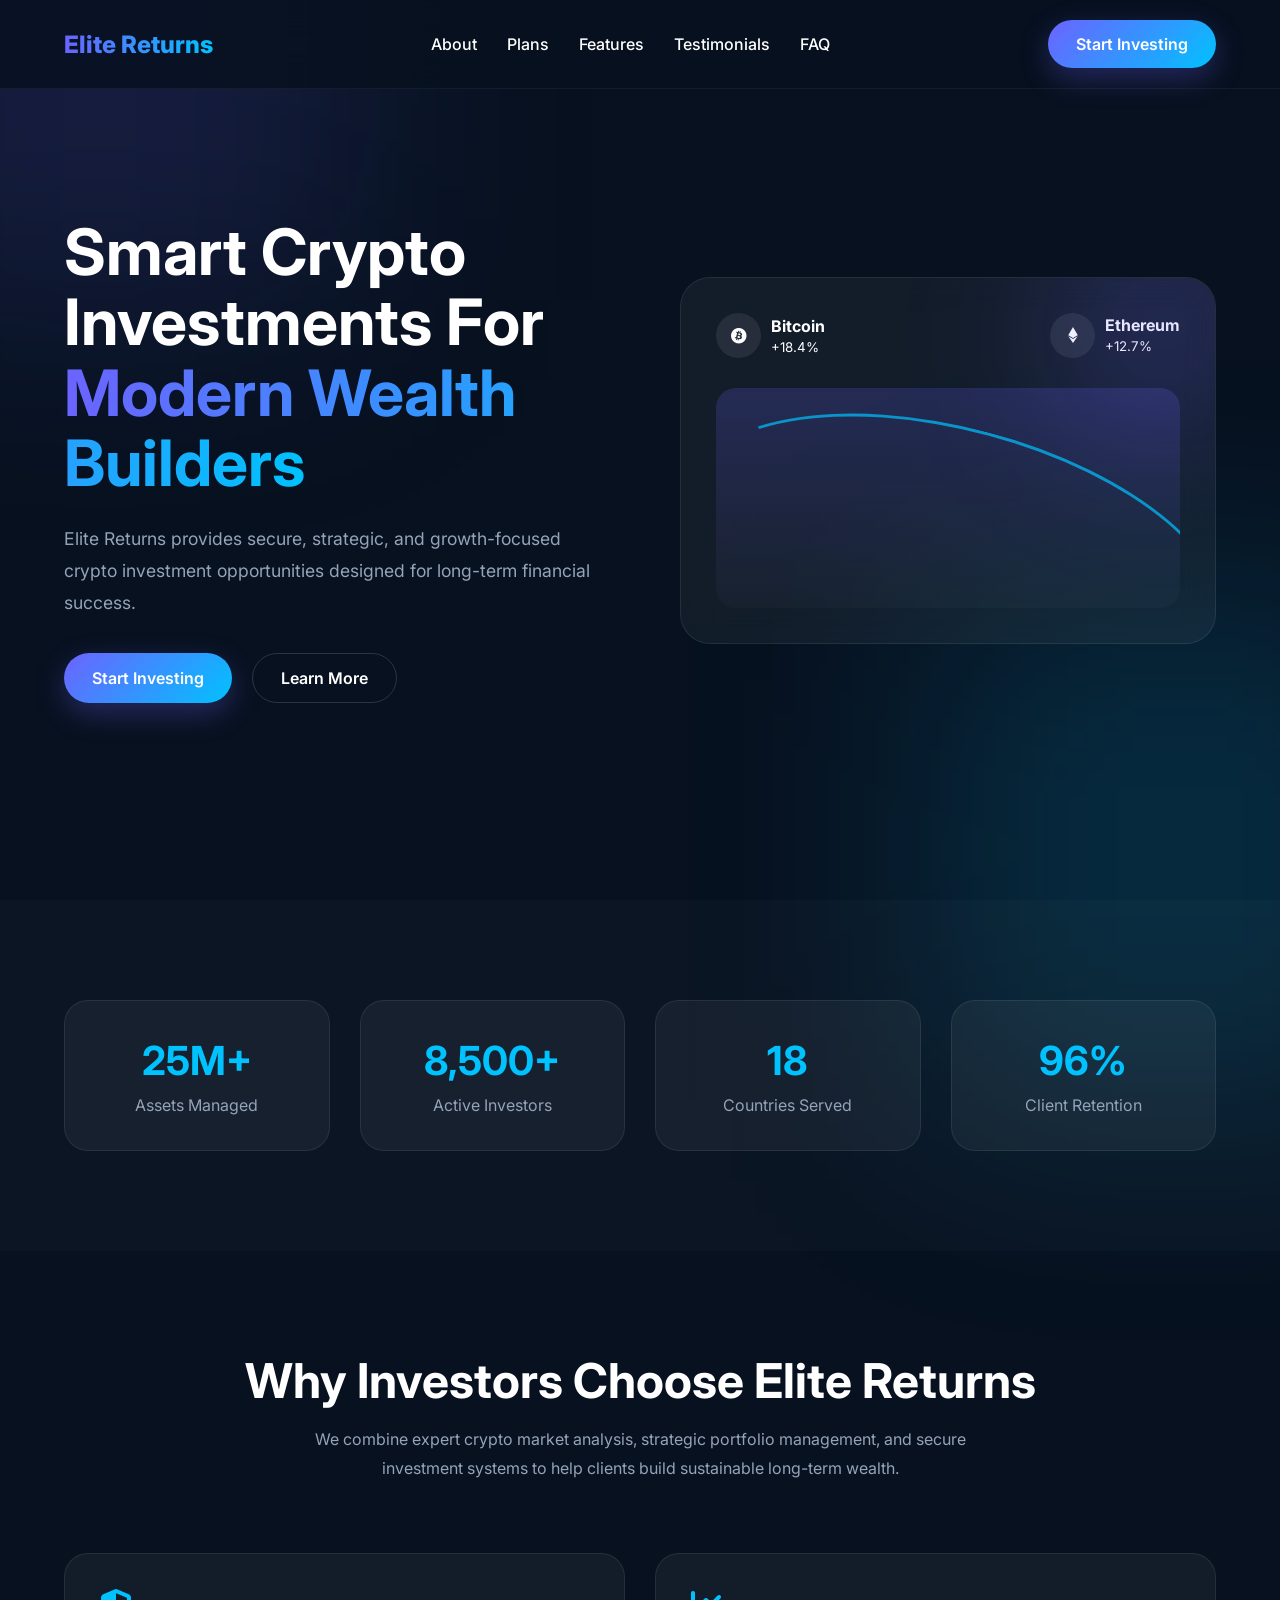
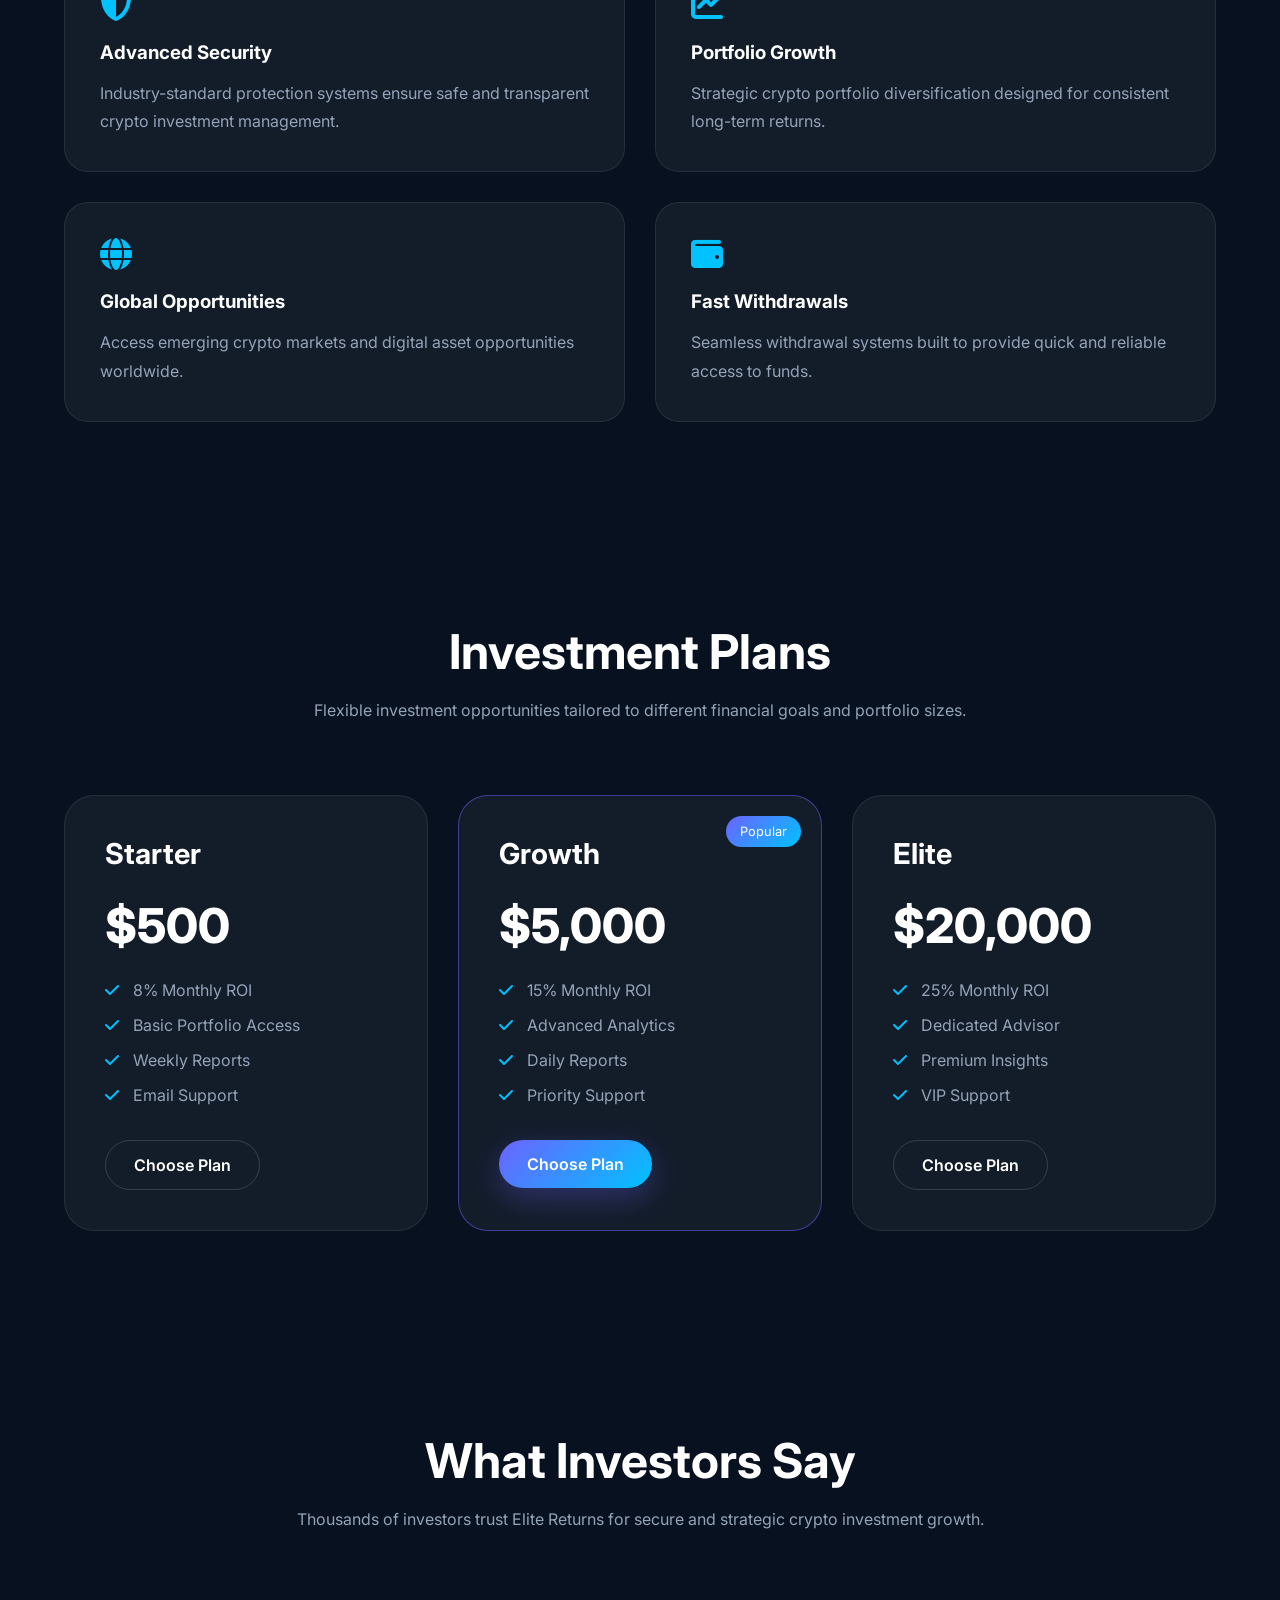
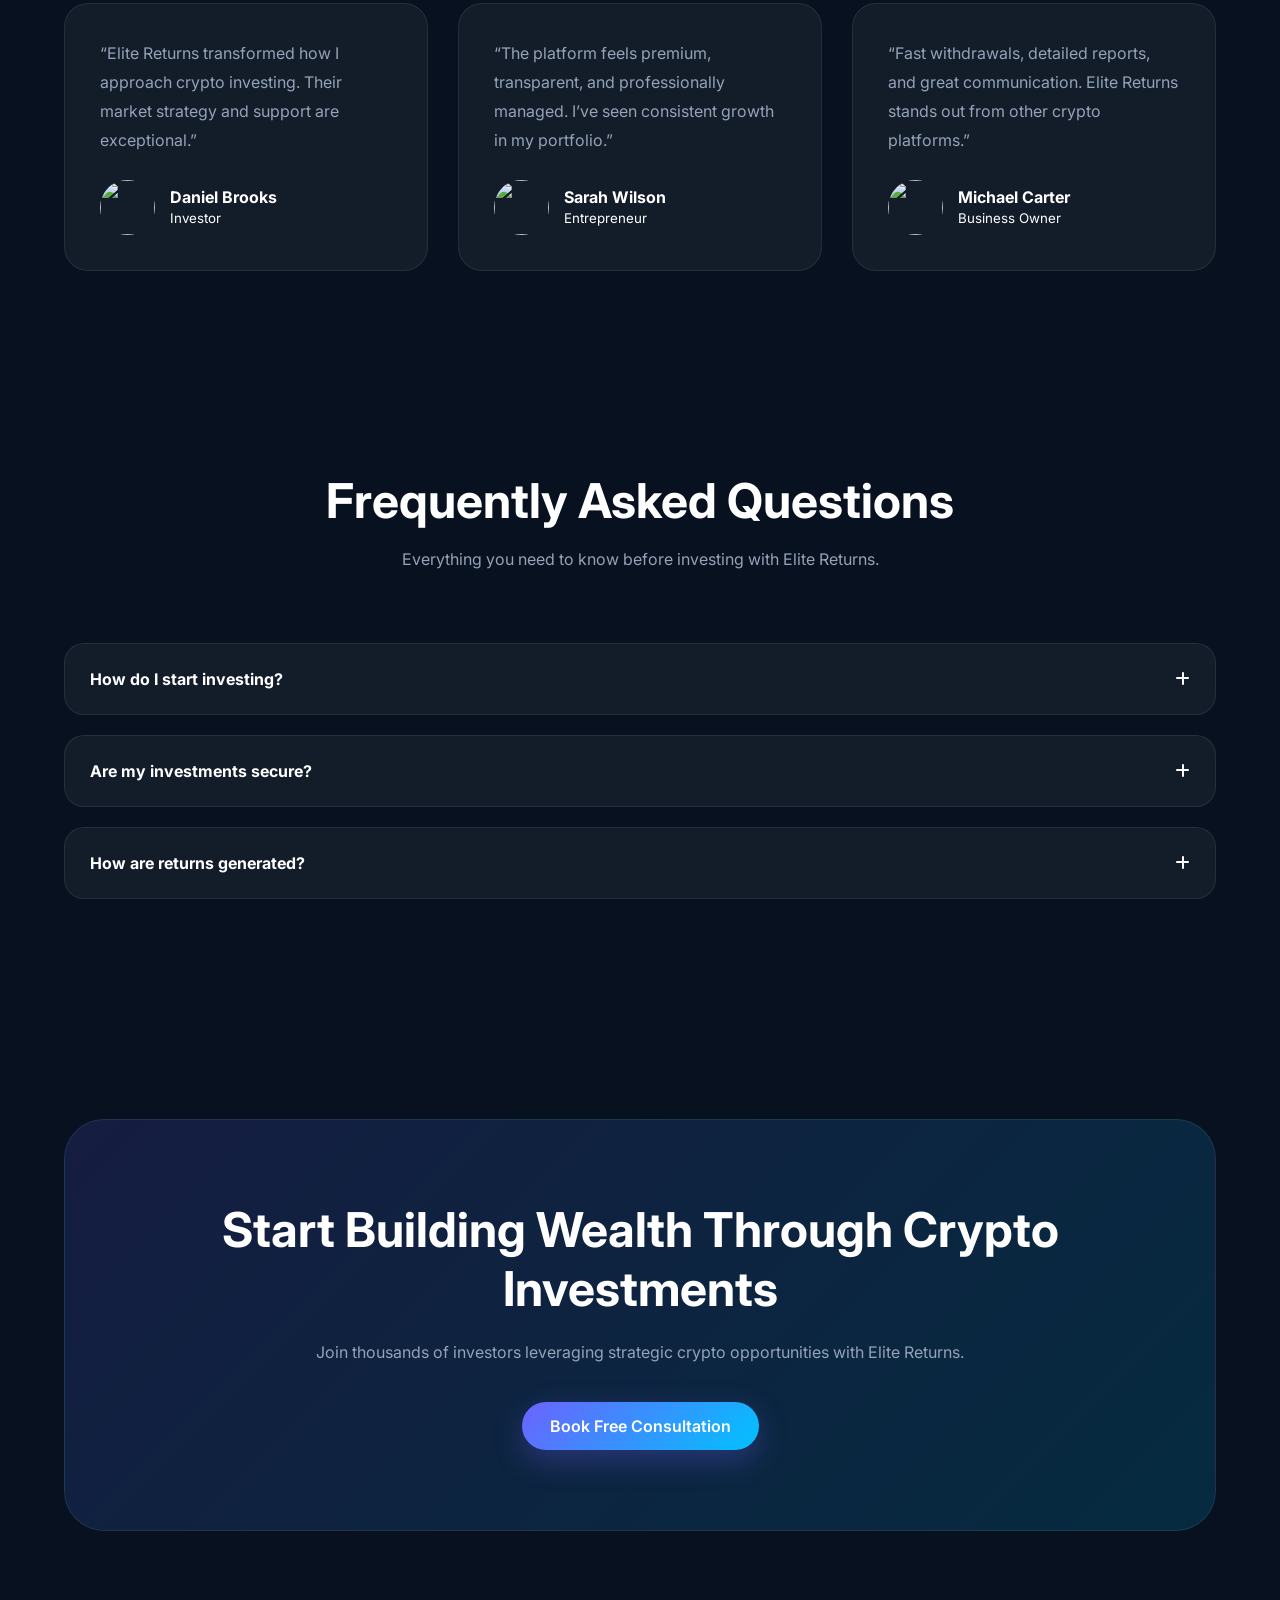
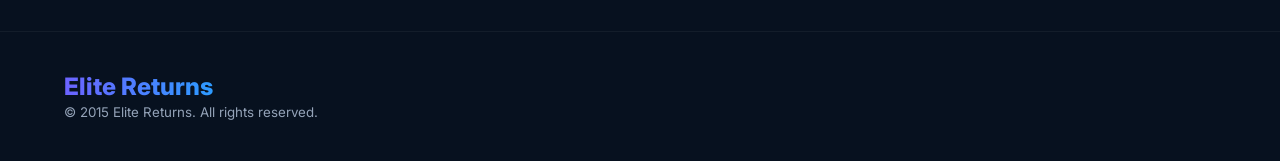
==== index.html @ 46dcc52d "first commit" ====
<!DOCTYPE html>
<html lang="en">
<head>
<meta charset="UTF-8" />
<meta name="viewport" content="width=device-width, initial-scale=1.0" />
<title>Elite Returns | Crypto Investment Platform</title>

<!-- GOOGLE FONTS -->
<link href="https://fonts.googleapis.com/css2?family=Inter:wght@300;400;500;600;700;800&display=swap" rel="stylesheet">

<!-- FONT AWESOME -->
<link rel="stylesheet" href="https://cdnjs.cloudflare.com/ajax/libs/font-awesome/6.5.1/css/all.min.css">

<!-- AOS ANIMATION -->
<link rel="stylesheet" href="https://unpkg.com/aos@2.3.1/dist/aos.css" />

<link rel="stylesheet" href="assets/elites.css" />


</head>
<body>

<!-- HEADER -->
<header>
  <div class="container navbar">
    <div class="logo">Elite Returns</div>

    <nav class="nav-links">
      <a href="#about">About</a>
      <a href="#plans">Plans</a>
      <a href="#features">Features</a>
      <a href="#testimonials">Testimonials</a>
      <a href="#faq">FAQ</a>
    </nav>

    <a href="#cta" class="btn btn-primary">Start Investing</a>
  </div>
</header>

<!-- HERO -->
<section class="hero">
  <div class="container hero-content">

    <div class="hero-text" data-aos="fade-right">
      <h1>
        Smart Crypto Investments For
        <span class="gradient-text">Modern Wealth Builders</span>
      </h1>

      <p>
        Elite Returns provides secure, strategic, and growth-focused crypto investment opportunities designed for long-term financial success.
      </p>

      <div class="hero-buttons">
        <a href="#plans" class="btn btn-primary">Start Investing</a>
        <a href="#about" class="btn btn-outline">Learn More</a>
      </div>
    </div>

    <div class="hero-card" data-aos="fade-left">

      <div class="dashboard-top">

        <div class="coin">
          <i class="fab fa-bitcoin"></i>
          <div>
            <h4>Bitcoin</h4>
            <small>+18.4%</small>
          </div>
        </div>

        <div class="coin">
          <i class="fab fa-ethereum"></i>
          <div>
            <h4>Ethereum</h4>
            <small>+12.7%</small>
          </div>
        </div>

      </div>

      <div class="chart">
        <div class="chart-line"></div>
      </div>

    </div>

  </div>
</section>

<!-- STATS -->
<section class="stats">
  <div class="container stats-grid">

    <div class="stat-box" data-aos="zoom-in">
      <h2>25M+</h2>
      <p>Assets Managed</p>
    </div>

    <div class="stat-box" data-aos="zoom-in" data-aos-delay="100">
      <h2>8,500+</h2>
      <p>Active Investors</p>
    </div>

    <div class="stat-box" data-aos="zoom-in" data-aos-delay="200">
      <h2>18</h2>
      <p>Countries Served</p>
    </div>

    <div class="stat-box" data-aos="zoom-in" data-aos-delay="300">
      <h2>96%</h2>
      <p>Client Retention</p>
    </div>

  </div>
</section>

<!-- ABOUT -->
<section id="about">
  <div class="container">

    <div class="section-title" data-aos="fade-up">
      <h2>Why Investors Choose Elite Returns</h2>
      <p>
        We combine expert crypto market analysis, strategic portfolio management, and secure investment systems to help clients build sustainable long-term wealth.
      </p>
    </div>

    <div class="features-grid">

      <div class="feature-card" data-aos="fade-up">
        <i class="fas fa-shield-halved"></i>
        <h3>Advanced Security</h3>
        <p>
          Industry-standard protection systems ensure safe and transparent crypto investment management.
        </p>
      </div>

      <div class="feature-card" data-aos="fade-up" data-aos-delay="100">
        <i class="fas fa-chart-line"></i>
        <h3>Portfolio Growth</h3>
        <p>
          Strategic crypto portfolio diversification designed for consistent long-term returns.
        </p>
      </div>

      <div class="feature-card" data-aos="fade-up" data-aos-delay="200">
        <i class="fas fa-globe"></i>
        <h3>Global Opportunities</h3>
        <p>
          Access emerging crypto markets and digital asset opportunities worldwide.
        </p>
      </div>

      <div class="feature-card" data-aos="fade-up" data-aos-delay="300">
        <i class="fas fa-wallet"></i>
        <h3>Fast Withdrawals</h3>
        <p>
          Seamless withdrawal systems built to provide quick and reliable access to funds.
        </p>
      </div>

    </div>

  </div>
</section>

<!-- PLANS -->
<section id="plans">
  <div class="container">

    <div class="section-title" data-aos="fade-up">
      <h2>Investment Plans</h2>
      <p>
        Flexible investment opportunities tailored to different financial goals and portfolio sizes.
      </p>
    </div>

    <div class="plans-grid">

      <div class="plan-card" data-aos="fade-up">
        <h3>Starter</h3>
        <div class="price">$500</div>

        <ul>
          <li><i class="fas fa-check"></i> 8% Monthly ROI</li>
          <li><i class="fas fa-check"></i> Basic Portfolio Access</li>
          <li><i class="fas fa-check"></i> Weekly Reports</li>
          <li><i class="fas fa-check"></i> Email Support</li>
        </ul>

        <a href="#cta" class="btn btn-outline">Choose Plan</a>
      </div>

      <div class="plan-card popular" data-aos="fade-up" data-aos-delay="100">

        <div class="badge">Popular</div>

        <h3>Growth</h3>
        <div class="price">$5,000</div>

        <ul>
          <li><i class="fas fa-check"></i> 15% Monthly ROI</li>
          <li><i class="fas fa-check"></i> Advanced Analytics</li>
          <li><i class="fas fa-check"></i> Daily Reports</li>
          <li><i class="fas fa-check"></i> Priority Support</li>
        </ul>

        <a href="#cta" class="btn btn-primary">Choose Plan</a>
      </div>

      <div class="plan-card" data-aos="fade-up" data-aos-delay="200">
        <h3>Elite</h3>
        <div class="price">$20,000</div>

        <ul>
          <li><i class="fas fa-check"></i> 25% Monthly ROI</li>
          <li><i class="fas fa-check"></i> Dedicated Advisor</li>
          <li><i class="fas fa-check"></i> Premium Insights</li>
          <li><i class="fas fa-check"></i> VIP Support</li>
        </ul>

        <a href="#cta" class="btn btn-outline">Choose Plan</a>
      </div>

    </div>

  </div>
</section>

<!-- TESTIMONIALS -->
<section id="testimonials">
  <div class="container">

    <div class="section-title" data-aos="fade-up">
      <h2>What Investors Say</h2>
      <p>
        Thousands of investors trust Elite Returns for secure and strategic crypto investment growth.
      </p>
    </div>

    <div class="testimonials-grid">

      <div class="testimonial-card" data-aos="fade-up">
        <p>
          “Elite Returns transformed how I approach crypto investing. Their market strategy and support are exceptional.”
        </p>

        <div class="user">
          <img src="https://randomuser.me/api/portraits/men/32.jpg" alt="">
          <div>
            <h4>Daniel Brooks</h4>
            <small>Investor</small>
          </div>
        </div>
      </div>

      <div class="testimonial-card" data-aos="fade-up" data-aos-delay="100">
        <p>
          “The platform feels premium, transparent, and professionally managed. I’ve seen consistent growth in my portfolio.”
        </p>

        <div class="user">
          <img src="https://randomuser.me/api/portraits/women/44.jpg" alt="">
          <div>
            <h4>Sarah Wilson</h4>
            <small>Entrepreneur</small>
          </div>
        </div>
      </div>

      <div class="testimonial-card" data-aos="fade-up" data-aos-delay="200">
        <p>
          “Fast withdrawals, detailed reports, and great communication. Elite Returns stands out from other crypto platforms.”
        </p>

        <div class="user">
          <img src="https://randomuser.me/api/portraits/men/55.jpg" alt="">
          <div>
            <h4>Michael Carter</h4>
            <small>Business Owner</small>
          </div>
        </div>
      </div>

    </div>

  </div>
</section>

<!-- FAQ -->
<section id="faq">
  <div class="container">

    <div class="section-title" data-aos="fade-up">
      <h2>Frequently Asked Questions</h2>
      <p>
        Everything you need to know before investing with Elite Returns.
      </p>
    </div>

    <div class="faq-item">
      <div class="faq-question">
        <h4>How do I start investing?</h4>
        <i class="fas fa-plus"></i>
      </div>

      <div class="faq-answer">
        <p>
          Simply choose an investment plan and contact our team to begin your onboarding process.
        </p>
      </div>
    </div>

    <div class="faq-item">
      <div class="faq-question">
        <h4>Are my investments secure?</h4>
        <i class="fas fa-plus"></i>
      </div>

      <div class="faq-answer">
        <p>
          We implement advanced security systems and strategic risk management protocols to protect investor assets.
        </p>
      </div>
    </div>

    <div class="faq-item">
      <div class="faq-question">
        <h4>How are returns generated?</h4>
        <i class="fas fa-plus"></i>
      </div>

      <div class="faq-answer">
        <p>
          Returns are generated through diversified crypto asset management and strategic market opportunities.
        </p>
      </div>
    </div>

  </div>
</section>

<!-- CTA -->
<section class="cta" id="cta">
  <div class="container">

    <div class="cta-box" data-aos="zoom-in">
      <h2>Start Building Wealth Through Crypto Investments</h2>

      <p>
        Join thousands of investors leveraging strategic crypto opportunities with Elite Returns.
      </p>

       <a href="https://wa.me/19452455582" target="_blank" class="btn btn-primary">
        Book Free Consultation
      </a>
    </div>

  </div>
</section>

<!-- FOOTER -->
<footer>
  <div class="container footer-content">

    <div>
      <h3 class="logo">Elite Returns</h3>
      <small style="color: var(--muted);">
        © 2015 Elite Returns. All rights reserved.
      </small>
    </div>

    

  </div>
</footer>

<!-- AOS SCRIPT -->
<script src="https://unpkg.com/aos@2.3.1/dist/aos.js"></script>
<script src="assets/elites.js"></script>


</body>
</html>
---- assets/elites.css ----
:root {
  --bg: #07111f;
  --bg-light: #0d1b2a;
  --primary: #6c63ff;
  --secondary: #00c2ff;
  --accent: #8b5cf6;
  --text: #ffffff;
  --muted: #94a3b8;
  --card: rgba(255,255,255,0.05);
  --border: rgba(255,255,255,0.08);
}

* {
  margin: 0;
  padding: 0;
  box-sizing: border-box;
}

html {
  scroll-behavior: smooth;
}

body {
  font-family: 'Inter', sans-serif;
  background: var(--bg);
  color: var(--text);
  overflow-x: hidden;
}

body::before {
  content: '';
  position: fixed;
  width: 500px;
  height: 500px;
  background: rgba(108,99,255,0.15);
  filter: blur(120px);
  top: -200px;
  left: -150px;
  z-index: -1;
}

body::after {
  content: '';
  position: fixed;
  width: 500px;
  height: 500px;
  background: rgba(0,194,255,0.15);
  filter: blur(120px);
  bottom: -200px;
  right: -150px;
  z-index: -1;
}

.container {
  width: 90%;
  max-width: 1200px;
  margin: auto;
}

section {
  padding: 100px 0;
}

/* HEADER */
header {
  position: fixed;
  width: 100%;
  top: 0;
  z-index: 999;
  backdrop-filter: blur(18px);
  background: rgba(7,17,31,0.8);
  border-bottom: 1px solid rgba(255,255,255,0.05);
}

.navbar {
  display: flex;
  justify-content: space-between;
  align-items: center;
  padding: 20px 0;
}

.logo {
  font-size: 1.5rem;
  font-weight: 800;
  background: linear-gradient(to right, #6c63ff, #00c2ff);
  -webkit-background-clip: text;
  -webkit-text-fill-color: transparent;
}

.nav-links {
  display: flex;
  gap: 30px;
}

.nav-links a {
  text-decoration: none;
  color: var(--text);
  transition: 0.3s;
  font-weight: 500;
}

.nav-links a:hover {
  color: var(--secondary);
}

.btn {
  padding: 14px 28px;
  border-radius: 50px;
  border: none;
  cursor: pointer;
  font-weight: 600;
  text-decoration: none;
  display: inline-flex;
  align-items: center;
  justify-content: center;
  transition: 0.3s;
}

.btn-primary {
  background: linear-gradient(135deg, var(--primary), var(--secondary));
  color: white;
  box-shadow: 0 10px 30px rgba(108,99,255,0.3);
}

.btn-primary:hover {
  transform: translateY(-4px);
}

.btn-outline {
  border: 1px solid rgba(255,255,255,0.15);
  color: white;
  background: transparent;
}

.btn-outline:hover {
  background: rgba(255,255,255,0.08);
}

/* HERO */
.hero {
  min-height: 100vh;
  display: flex;
  align-items: center;
  padding-top: 120px;
}

.hero-content {
  display: grid;
  grid-template-columns: repeat(2, 1fr);
  gap: 80px;
  align-items: center;
}

.hero-text h1 {
  font-size: 4rem;
  line-height: 1.1;
  margin-bottom: 25px;
}

.gradient-text {
  background: linear-gradient(to right, #6c63ff, #00c2ff);
  -webkit-background-clip: text;
  -webkit-text-fill-color: transparent;
}

.hero-text p {
  color: var(--muted);
  font-size: 1.1rem;
  line-height: 1.8;
  margin-bottom: 35px;
}

.hero-buttons {
  display: flex;
  gap: 20px;
  flex-wrap: wrap;
}

.hero-card {
  background: var(--card);
  border: 1px solid var(--border);
  backdrop-filter: blur(18px);
  border-radius: 30px;
  padding: 35px;
  position: relative;
  overflow: hidden;
}

.hero-card::before {
  content: '';
  position: absolute;
  width: 200px;
  height: 200px;
  background: rgba(108,99,255,0.3);
  border-radius: 50%;
  filter: blur(80px);
  top: -50px;
  right: -50px;
}

.dashboard-top {
  display: flex;
  justify-content: space-between;
  margin-bottom: 30px;
}

.coin {
  display: flex;
  align-items: center;
  gap: 10px;
}

.coin i {
  width: 45px;
  height: 45px;
  border-radius: 50%;
  display: flex;
  align-items: center;
  justify-content: center;
  background: rgba(255,255,255,0.08);
}

.chart {
  height: 220px;
  border-radius: 20px;
  background: linear-gradient(180deg, rgba(108,99,255,0.2), rgba(255,255,255,0.02));
  position: relative;
  overflow: hidden;
}

.chart-line {
  position: absolute;
  width: 120%;
  height: 120%;
  border-radius: 50%;
  border: 3px solid rgba(0,194,255,0.7);
  border-color: rgba(0,194,255,0.7) transparent transparent transparent;
  transform: rotate(15deg);
  top: 40px;
  left: -40px;
}

/* STATS */
.stats {
  background: rgba(255,255,255,0.02);
}

.stats-grid {
  display: grid;
  grid-template-columns: repeat(4, 1fr);
  gap: 30px;
}

.stat-box {
  background: var(--card);
  border: 1px solid var(--border);
  padding: 35px;
  border-radius: 24px;
  text-align: center;
}

.stat-box h2 {
  font-size: 2.5rem;
  margin-bottom: 10px;
  color: var(--secondary);
}

.stat-box p {
  color: var(--muted);
}

/* SECTION TITLE */
.section-title {
  text-align: center;
  margin-bottom: 70px;
}

.section-title h2 {
  font-size: 3rem;
  margin-bottom: 15px;
}

.section-title p {
  color: var(--muted);
  max-width: 700px;
  margin: auto;
  line-height: 1.8;
}

/* PLANS */
.plans-grid {
  display: grid;
  grid-template-columns: repeat(3, 1fr);
  gap: 30px;
}

.plan-card {
  background: var(--card);
  border: 1px solid var(--border);
  border-radius: 30px;
  padding: 40px;
  transition: 0.4s;
  position: relative;
  overflow: hidden;
}

.plan-card:hover {
  transform: translateY(-10px);
  border-color: rgba(0,194,255,0.4);
}

.plan-card h3 {
  font-size: 1.8rem;
  margin-bottom: 10px;
}

.plan-card .price {
  font-size: 3rem;
  font-weight: 800;
  margin: 25px 0;
}

.plan-card ul {
  list-style: none;
  margin-bottom: 35px;
}

.plan-card ul li {
  margin-bottom: 15px;
  color: var(--muted);
}

.plan-card ul li i {
  color: var(--secondary);
  margin-right: 10px;
}

.popular {
  border: 1px solid rgba(108,99,255,0.5);
  transform: scale(1.05);
}

.badge {
  position: absolute;
  top: 20px;
  right: 20px;
  background: linear-gradient(135deg, var(--primary), var(--secondary));
  padding: 8px 14px;
  border-radius: 50px;
  font-size: 0.8rem;
}

/* FEATURES */
.features-grid {
  display: grid;
  grid-template-columns: repeat(2, 1fr);
  gap: 30px;
}

.feature-card {
  background: var(--card);
  border: 1px solid var(--border);
  border-radius: 24px;
  padding: 35px;
  transition: 0.3s;
}

.feature-card:hover {
  transform: translateY(-8px);
}

.feature-card i {
  font-size: 2rem;
  margin-bottom: 20px;
  color: var(--secondary);
}

.feature-card h3 {
  margin-bottom: 15px;
}

.feature-card p {
  color: var(--muted);
  line-height: 1.8;
}

/* TESTIMONIALS */
.testimonials-grid {
  display: grid;
  grid-template-columns: repeat(3, 1fr);
  gap: 30px;
}

.testimonial-card {
  background: var(--card);
  border: 1px solid var(--border);
  border-radius: 24px;
  padding: 35px;
}

.testimonial-card p {
  color: var(--muted);
  line-height: 1.8;
  margin-bottom: 25px;
}

.user {
  display: flex;
  align-items: center;
  gap: 15px;
}

.user img {
  width: 55px;
  height: 55px;
  border-radius: 50%;
  object-fit: cover;
}

/* FAQ */
.faq-item {
  background: var(--card);
  border: 1px solid var(--border);
  margin-bottom: 20px;
  border-radius: 20px;
  overflow: hidden;
}

.faq-question {
  padding: 25px;
  cursor: pointer;
  display: flex;
  justify-content: space-between;
  align-items: center;
}

.faq-answer {
  max-height: 0;
  overflow: hidden;
  transition: 0.4s ease;
}

.faq-answer p {
  padding: 0 25px 25px;
  color: var(--muted);
  line-height: 1.8;
}

/* CTA */
.cta {
  text-align: center;
}

.cta-box {
  background: linear-gradient(135deg, rgba(108,99,255,0.15), rgba(0,194,255,0.15));
  border: 1px solid var(--border);
  border-radius: 40px;
  padding: 80px 40px;
}

.cta-box h2 {
  font-size: 3rem;
  margin-bottom: 20px;
}

.cta-box p {
  color: var(--muted);
  margin-bottom: 35px;
  max-width: 700px;
  margin-inline: auto;
  line-height: 1.8;
}

/* FOOTER */
footer {
  padding: 40px 0;
  border-top: 1px solid rgba(255,255,255,0.05);
}

.footer-content {
  display: flex;
  justify-content: space-between;
  align-items: center;
  flex-wrap: wrap;
  gap: 20px;
}

.socials {
  display: flex;
  gap: 15px;
}

.socials a {
  width: 45px;
  height: 45px;
  border-radius: 50%;
  background: var(--card);
  border: 1px solid var(--border);
  display: flex;
  align-items: center;
  justify-content: center;
  color: white;
  text-decoration: none;
  transition: 0.3s;
}

.socials a:hover {
  background: var(--primary);
}

/* RESPONSIVE */
@media(max-width: 991px) {

  .hero-content,
  .plans-grid,
  .stats-grid,
  .features-grid,
  .testimonials-grid {
    grid-template-columns: 1fr;
  }

  .hero-text h1 {
    font-size: 3rem;
  }

  .popular {
    transform: scale(1);
  }

  .nav-links {
    display: none;
  }

}

@media(max-width: 600px) {

  .hero-text h1 {
    font-size: 2.4rem;
  }

  .section-title h2,
  .cta-box h2 {
    font-size: 2rem;
  }

  .hero-buttons {
    flex-direction: column;
  }

  .btn {
    width: 100%;
  }

}
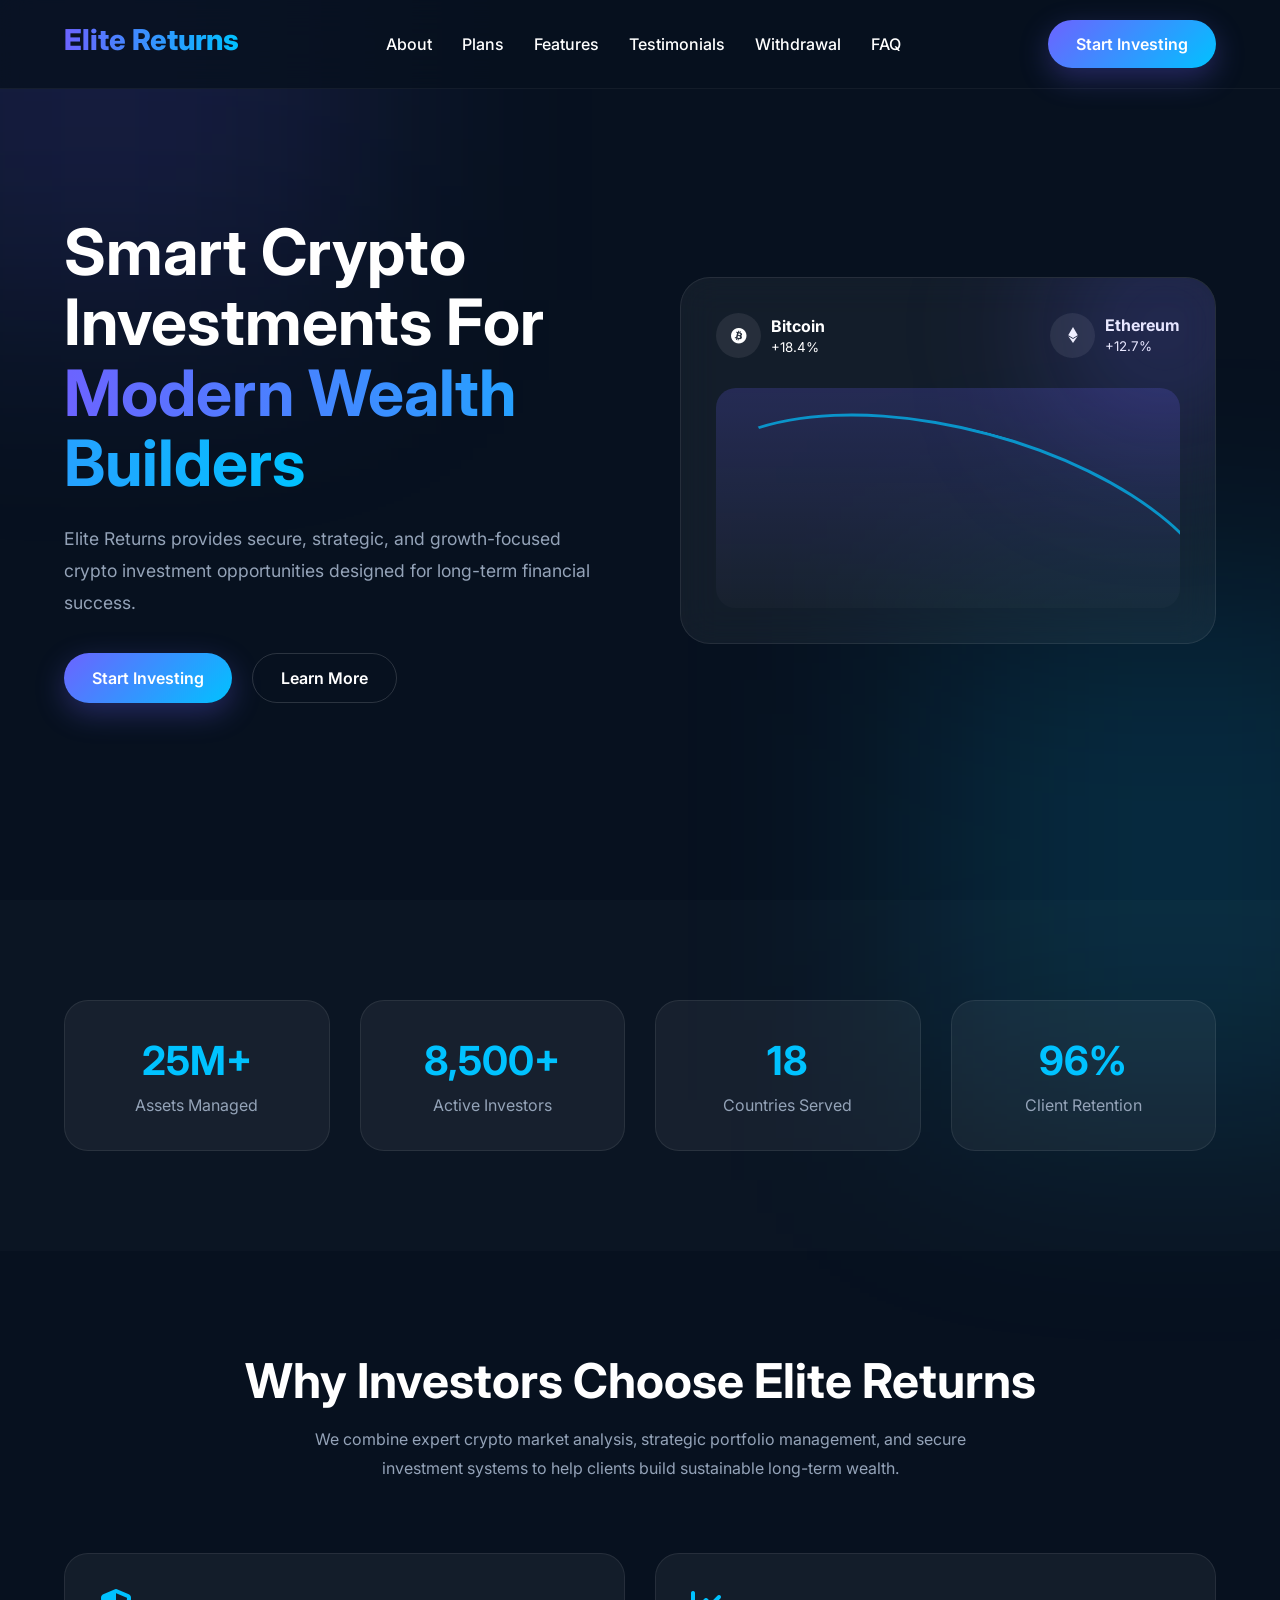
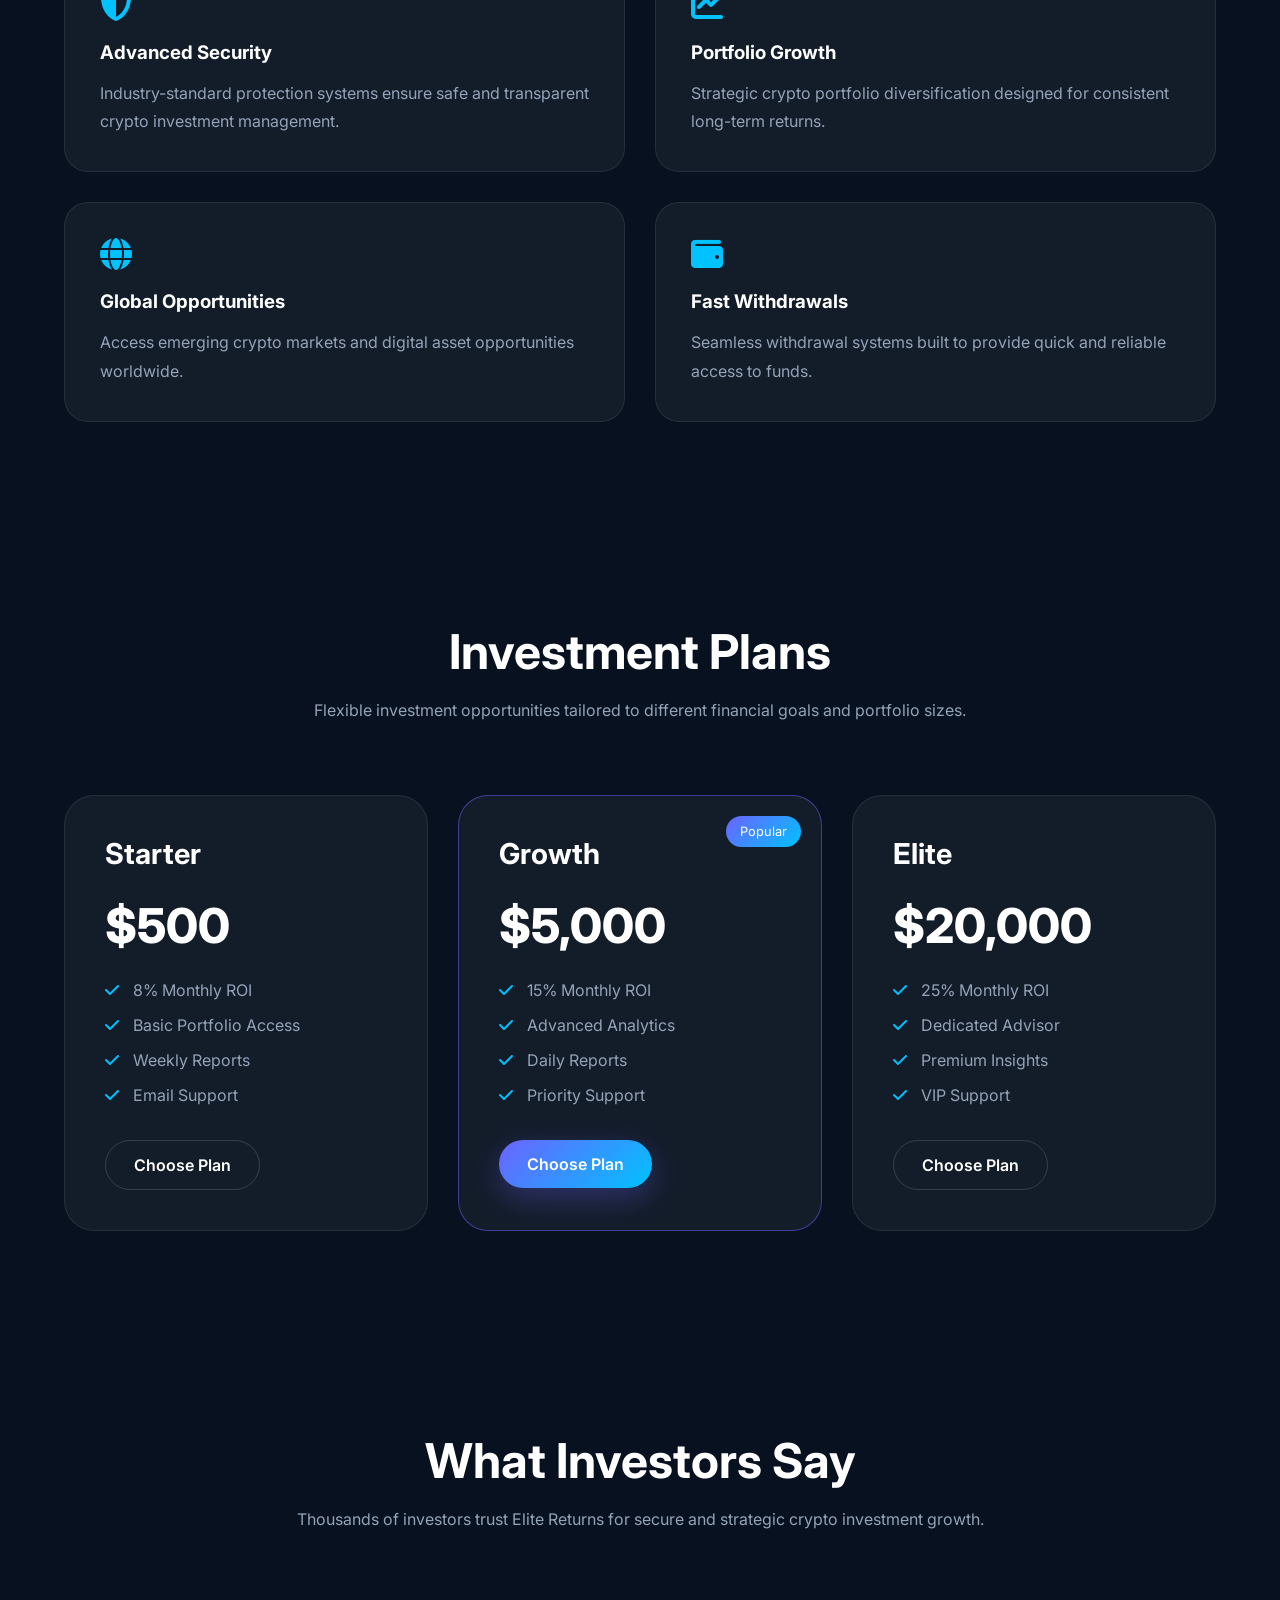
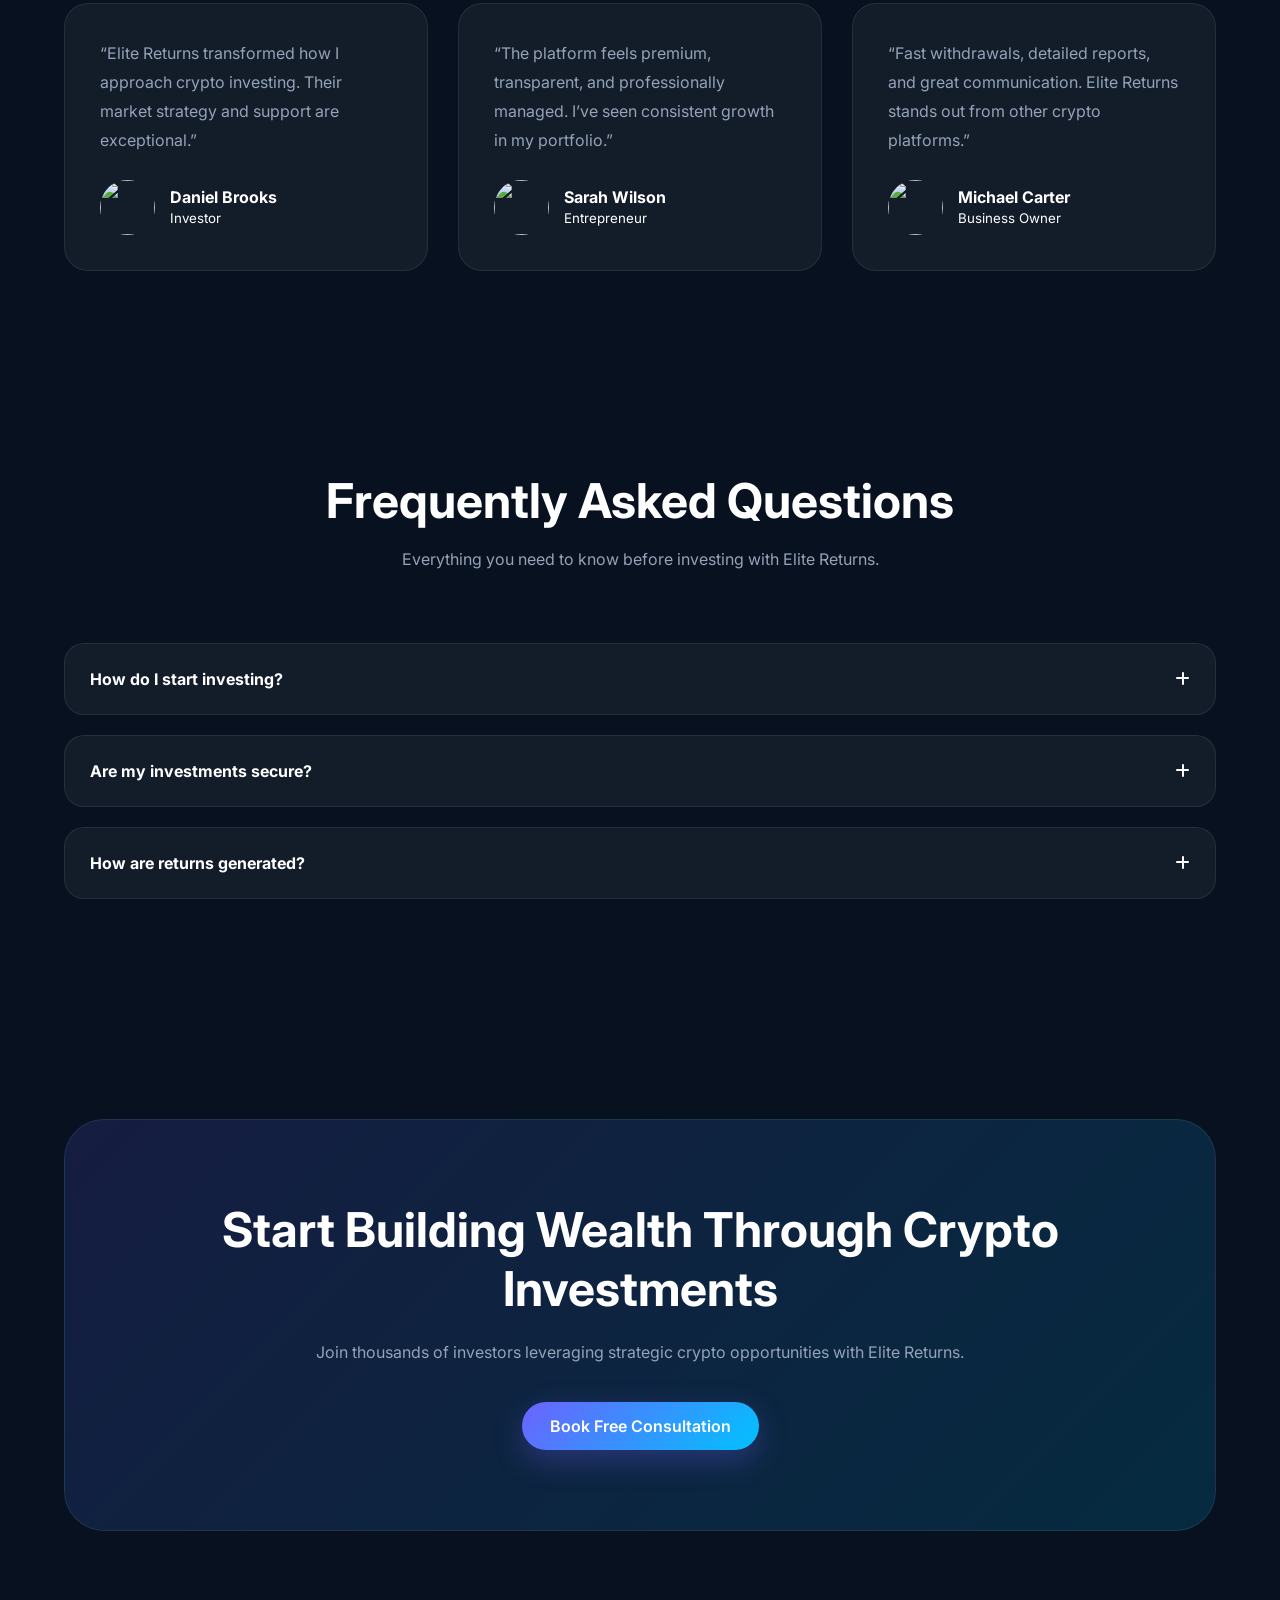
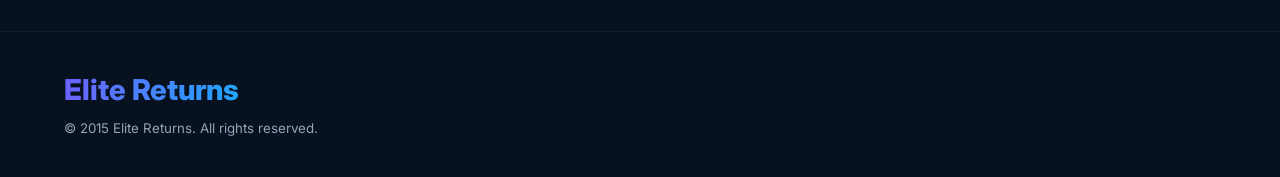
==== commit 9d97d0e4: "Updated withdrawal page and integrations" ====
--- a/index.html
+++ b/index.html
@@ -1,3 +1,4 @@
+
 
 <!DOCTYPE html>
 <html lang="en">
@@ -31,6 +32,7 @@
       <a href="#plans">Plans</a>
       <a href="#features">Features</a>
       <a href="#testimonials">Testimonials</a>
+      <a href="assets/withdrawal.html">Withdrawal</a>
       <a href="#faq">FAQ</a>
     </nav>
 
--- a/assets/elites.css
+++ b/assets/elites.css
@@ -551,5 +551,193 @@
   .btn {
     width: 100%;
   }
-
-}+} 
+
+/* withdrawal */
+
+
+.bodywithdrawal{
+  font-family:'Inter',sans-serif;
+  background:var(--bg);
+  color:var(--text);
+  min-height:100vh;
+  display:flex;
+  justify-content:center;
+  align-items:center;
+  padding:40px 20px;
+  position:relative;
+  overflow-x:hidden;
+}
+
+.bodywithdrawal::before{
+  content:'';
+  position:absolute;
+  width:400px;
+  height:400px;
+  background:rgba(108,99,255,0.15);
+  filter:blur(120px);
+  top:-150px;
+  left:-100px;
+}
+
+.bodywithdrawal::after{
+  content:'';
+  position:absolute;
+  width:400px;
+  height:400px;
+  background:rgba(0,194,255,0.15);
+  filter:blur(120px);
+  bottom:-150px;
+  right:-100px;
+}
+
+.withdraw-container{
+  width:100%;
+  max-width:800px;
+  background:var(--card);
+  border:1px solid var(--border);
+  backdrop-filter:blur(18px);
+  border-radius:30px;
+  padding:45px;
+  position:relative;
+  z-index:2;
+}
+
+.logo{
+  font-size:1.8rem;
+  font-weight:800;
+  margin-bottom:10px;
+  background:linear-gradient(to right,#6c63ff,#00c2ff);
+  -webkit-background-clip:text;
+  -webkit-text-fill-color:transparent;
+}
+
+h1{
+  font-size:2.5rem;
+  margin-bottom:15px;
+}
+
+.subtitle{
+  color:var(--muted);
+  line-height:1.8;
+  margin-bottom:40px;
+}
+
+.back-link{
+  display:inline-flex;
+  align-items:center;
+  gap:10px;
+  margin-bottom:30px;
+  text-decoration:none;
+  color:var(--muted);
+  transition:0.3s;
+}
+
+.back-link:hover{
+  color:white;
+}
+
+.form-grid{
+  display:grid;
+  grid-template-columns:repeat(2,1fr);
+  gap:20px;
+}
+
+.input-group{
+  display:flex;
+  flex-direction:column;
+}
+
+.input-group.full{
+  grid-column:span 2;
+}
+
+label{
+  margin-bottom:10px;
+  font-size:0.95rem;
+  font-weight:500;
+}
+
+input,
+select,
+textarea{
+  padding:16px;
+  border-radius:16px;
+  border:1px solid rgba(255,255,255,0.08);
+  background:rgba(255,255,255,0.04);
+  color:white;
+  outline:none;
+  font-size:1rem;
+}
+
+input::placeholder,
+textarea::placeholder{
+  color:#64748b;
+}
+
+textarea{
+  resize:vertical;
+  min-height:120px;
+}
+
+.notice{
+  margin-top:25px;
+  padding:18px;
+  border-radius:18px;
+  background:rgba(255,255,255,0.04);
+  border:1px solid rgba(255,255,255,0.05);
+  display:flex;
+  align-items:flex-start;
+  gap:15px;
+}
+
+.notice i{
+  color:var(--secondary);
+  margin-top:3px;
+}
+
+.notice p{
+  color:var(--muted);
+  line-height:1.7;
+  font-size:0.92rem;
+}
+
+button{
+  width:100%;
+  margin-top:30px;
+  padding:18px;
+  border:none;
+  border-radius:50px;
+  background:linear-gradient(135deg,var(--primary),var(--secondary));
+  color:white;
+  font-size:1rem;
+  font-weight:700;
+  cursor:pointer;
+  transition:0.3s;
+}
+
+button:hover{
+  transform:translateY(-4px);
+  box-shadow:0 10px 30px rgba(108,99,255,0.3);
+}
+
+@media(max-width:768px){
+
+  .form-grid{
+    grid-template-columns:1fr;
+  }
+
+  .input-group.full{
+    grid-column:span 1;
+  }
+
+  .withdraw-container{
+    padding:30px;
+  }
+
+  h1{
+    font-size:2rem;
+  }
+
+}
+  
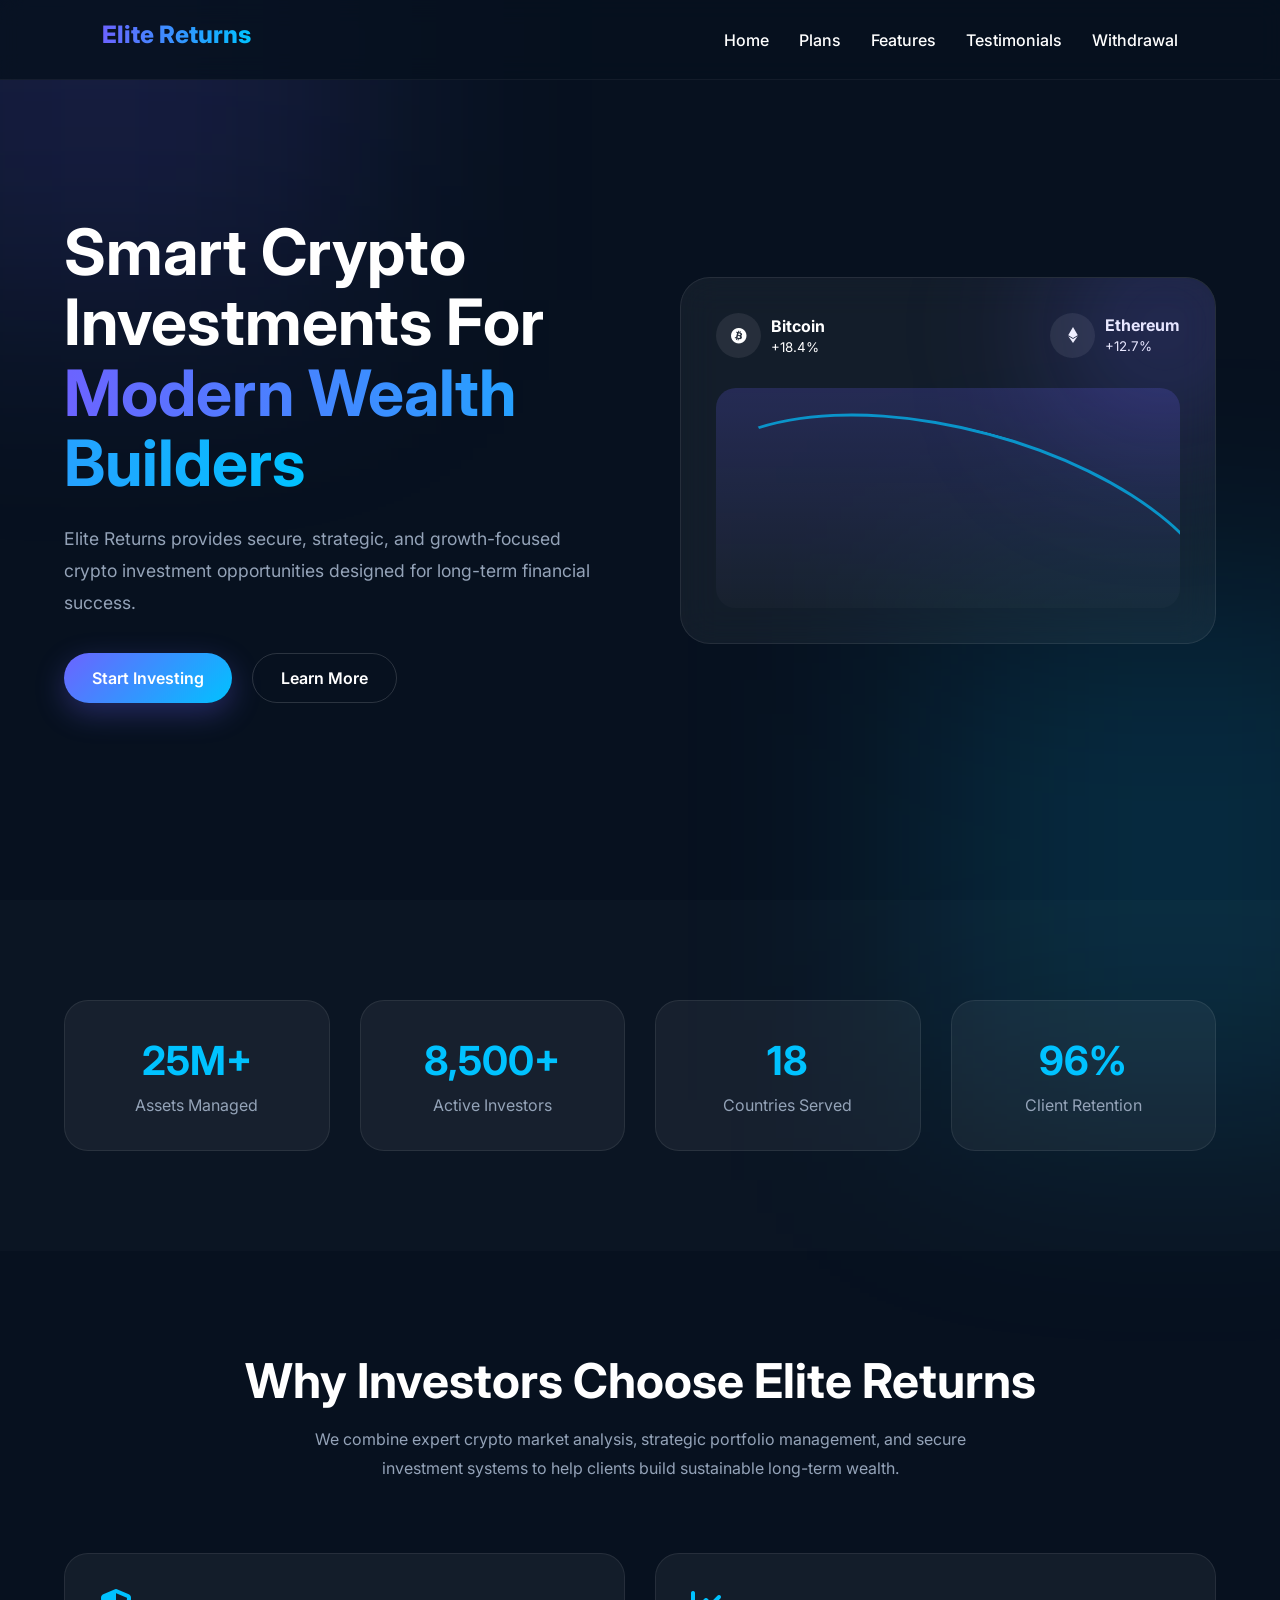
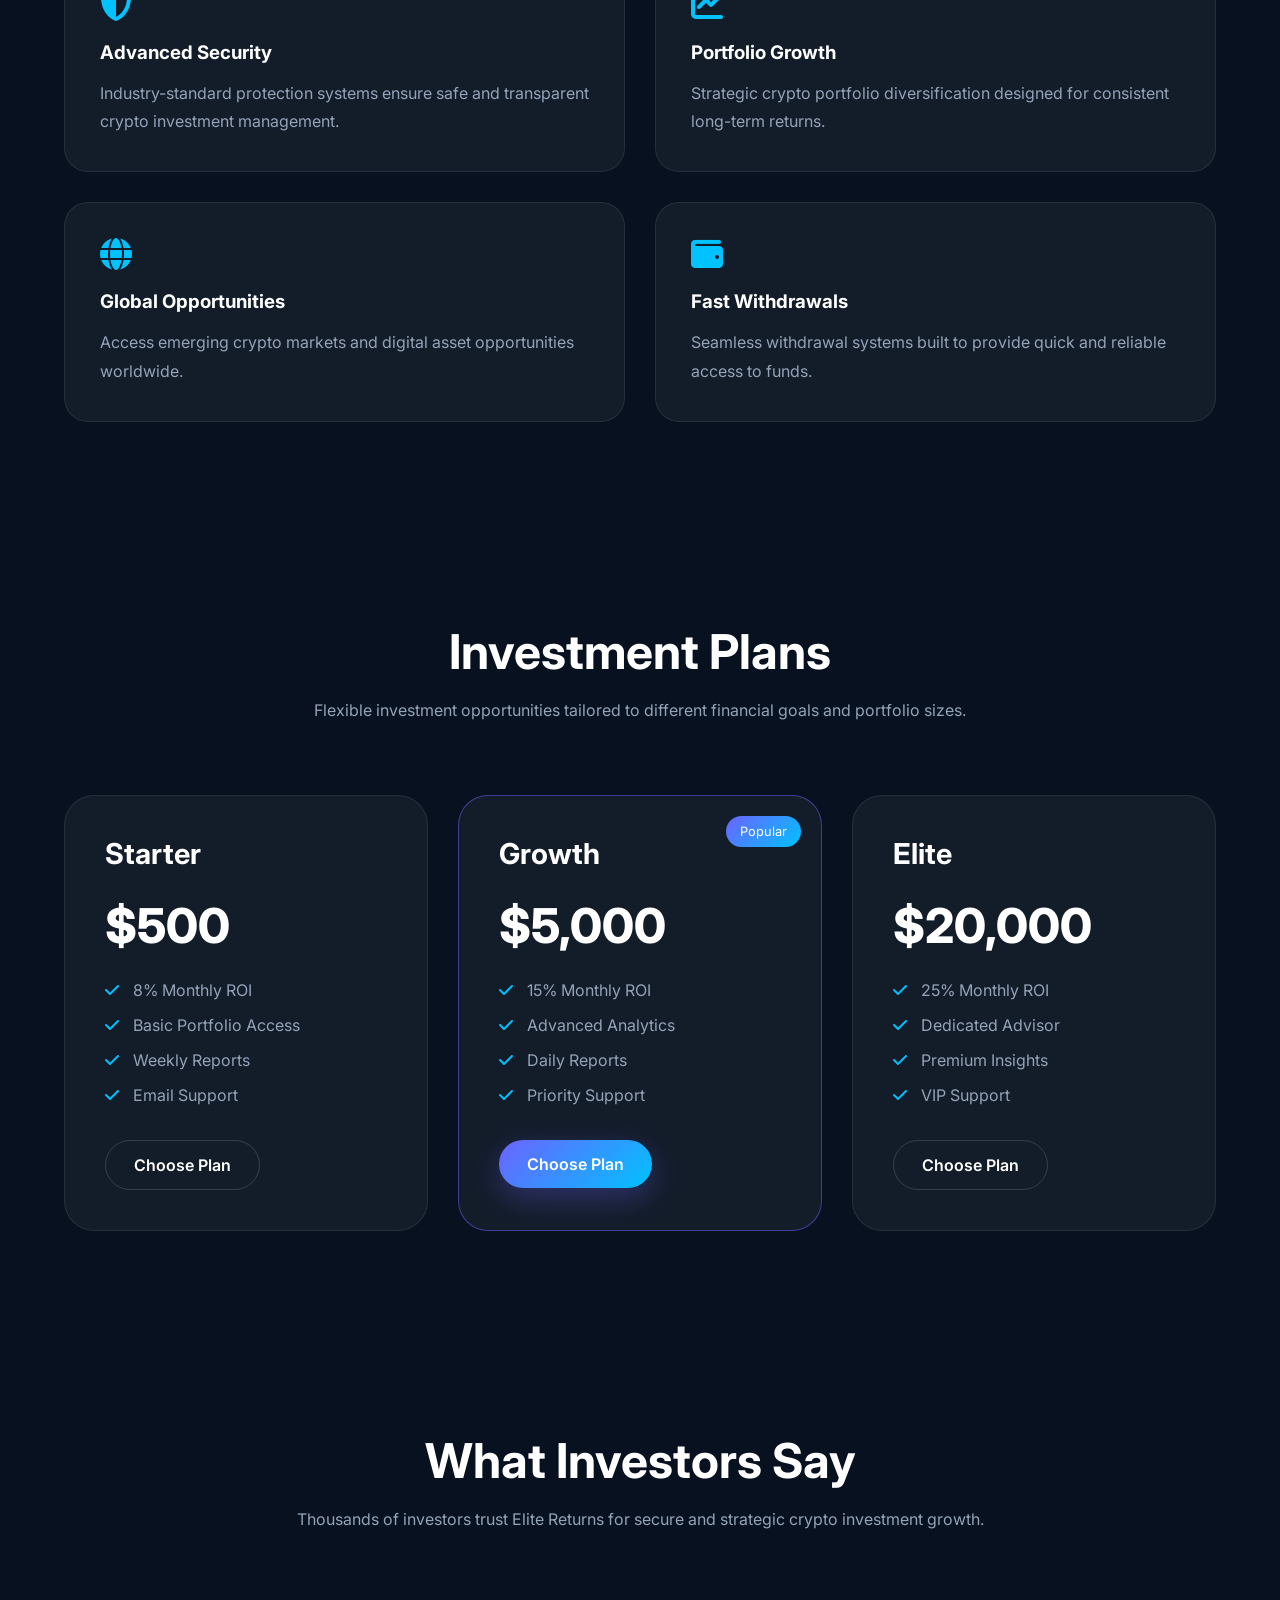
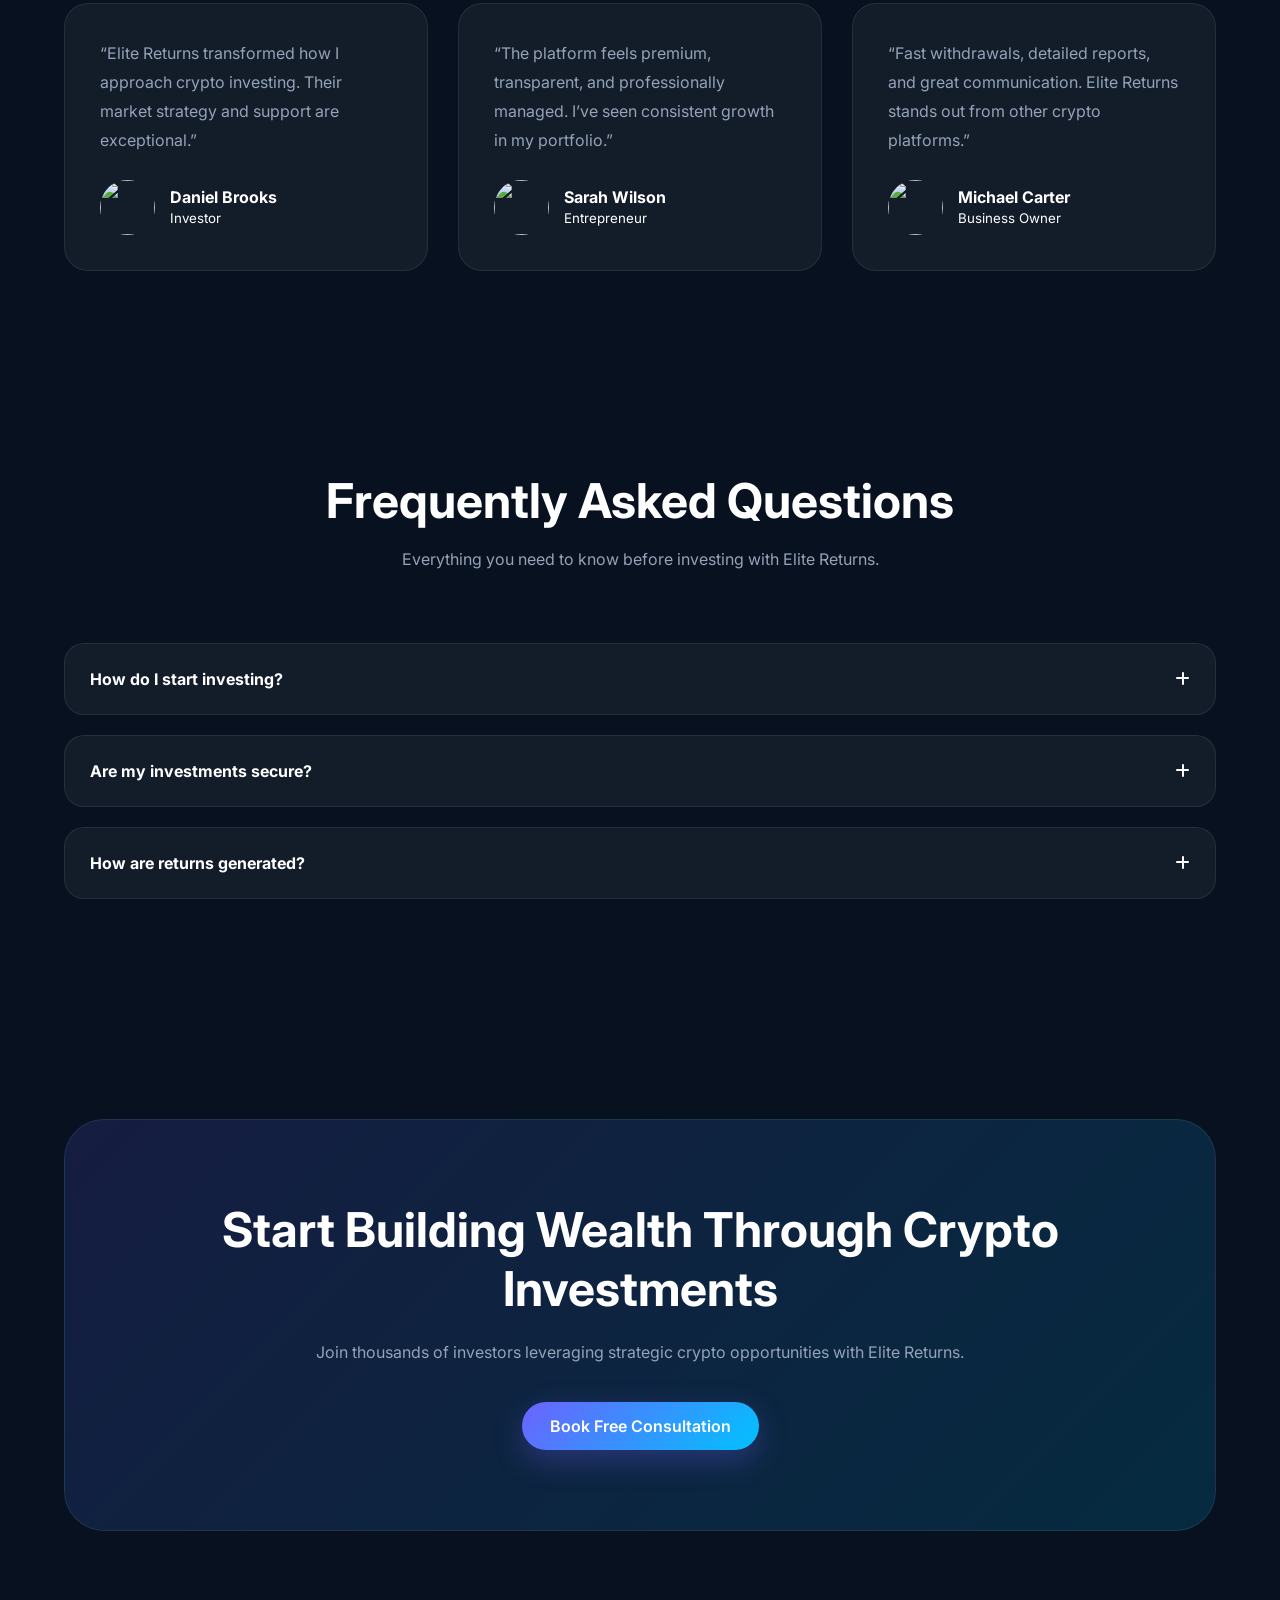
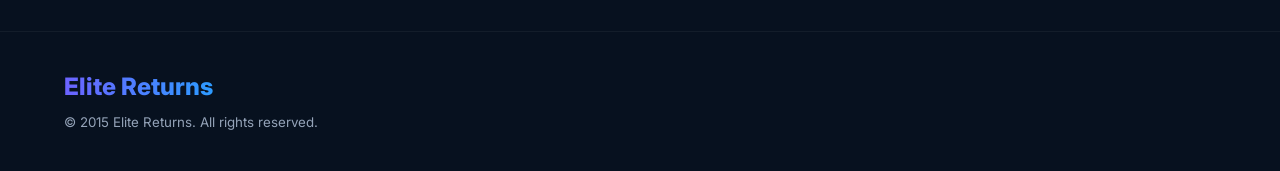
==== commit af5e5e6d: "Fixed mobile navigation" ====
--- a/index.html
+++ b/index.html
@@ -23,21 +23,24 @@
 <body>
 
 <!-- HEADER -->
-<header>
-  <div class="container navbar">
-    <div class="logo">Elite Returns</div>
-
-    <nav class="nav-links">
-      <a href="#about">About</a>
-      <a href="#plans">Plans</a>
-      <a href="#features">Features</a>
-      <a href="#testimonials">Testimonials</a>
-      <a href="assets/withdrawal.html">Withdrawal</a>
-      <a href="#faq">FAQ</a>
-    </nav>
-
-    <a href="#cta" class="btn btn-primary">Start Investing</a>
-  </div>
+<header class="navbar">
+
+  <div class="logo">Elite Returns</div>
+
+  <nav id="navMenu">
+
+    <a href="index.html">Home</a>
+    <a href="#plans">Plans</a>
+    <a href="#features">Features</a>
+    <a href="#testimonials">Testimonials</a>
+    <a href="assets/withdrawal.html">Withdrawal</a>
+
+  </nav>
+
+  <div class="menu-toggle" id="menuToggle">
+    <i class="fas fa-bars"></i>
+  </div>
+
 </header>
 
 <!-- HERO -->
--- a/assets/elites.css
+++ b/assets/elites.css
@@ -740,4 +740,70 @@
   }
 
 }
-  +  .navbar{
+  width:100%;
+  display:flex;
+  justify-content:space-between;
+  align-items:center;
+  padding:20px 8%;
+  position:fixed;
+  top:0;
+  left:0;
+  z-index:1000;
+  background:rgba(7,17,31,0.85);
+  backdrop-filter:blur(12px);
+}
+
+.logo{
+  font-size:1.5rem;
+  font-weight:800;
+  background:linear-gradient(to right,#6c63ff,#00c2ff);
+  -webkit-background-clip:text;
+  -webkit-text-fill-color:transparent;
+}
+
+nav{
+  display:flex;
+  gap:30px;
+}
+
+nav a{
+  color:white;
+  text-decoration:none;
+  font-weight:500;
+  transition:0.3s;
+}
+
+nav a:hover{
+  color:#00c2ff;
+}
+
+.menu-toggle{
+  display:none;
+  font-size:1.5rem;
+  cursor:pointer;
+}
+
+@media(max-width:768px){
+
+  .menu-toggle{
+    display:block;
+  }
+
+  nav{
+    position:absolute;
+    top:80px;
+    left:0;
+    width:100%;
+    background:#07111f;
+    flex-direction:column;
+    padding:30px;
+    gap:20px;
+    display:none;
+  }
+
+  nav.active{
+    display:flex;
+  }
+
+}
